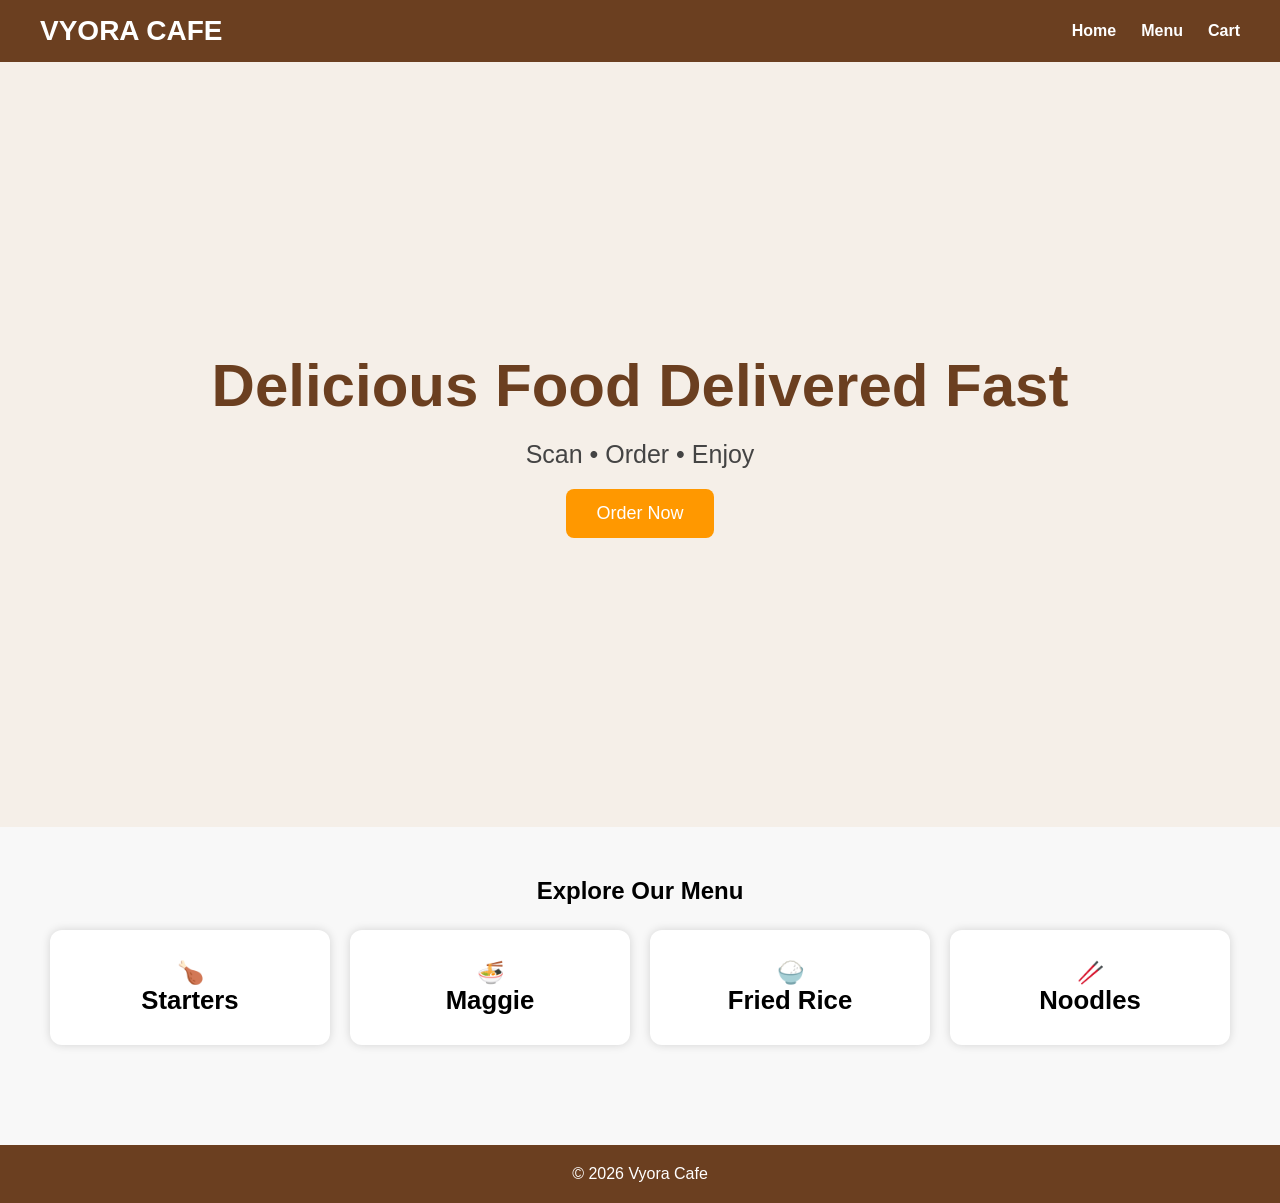
==== index.html @ 278d0631 "Initial commit" ====
<!DOCTYPE html>
<html lang="en">
<head>
    <meta charset="UTF-8">
    <meta name="viewport" content="width=device-width, initial-scale=1.0">
    <title>Vyora Cafe</title>

    <link rel="stylesheet" href="css/style.css">
</head>

<body>

    <nav>
        <div class="logo">
            VYORA CAFE
        </div>

        <ul>
            <li><a href="#">Home</a></li>
            <li><a href="menu.html">Menu</a></li>
            <li><a href="cart.html">Cart</a></li>
        </ul>
    </nav>

    <section class="hero">
        <h1>Delicious Food Delivered Fast</h1>

        <p>Scan • Order • Enjoy</p>

        <a href="menu.html" class="btn">
            Order Now
        </a>
    </section>

    <section class="category">
        <h2>Explore Our Menu</h2>

        <div class="cards">

            <div class="card">
                🍗
                <h3>Starters</h3>
            </div>

            <div class="card">
                🍜
                <h3>Maggie</h3>
            </div>

            <div class="card">
                🍚
                <h3>Fried Rice</h3>
            </div>

            <div class="card">
                🥢
                <h3>Noodles</h3>
            </div>

        </div>
    </section>

    <footer>
        © 2026 Vyora Cafe
    </footer>

</body>
</html>
---- css/style.css ----
*{
    margin:0;
    padding:0;
    box-sizing:border-box;
    font-family:Arial, Helvetica, sans-serif;
}

body{
    background:#f8f8f8;
}

/* Navbar */

nav{
    background:#6b3f20;
    color:white;
    padding:15px 40px;
    display:flex;
    justify-content:space-between;
    align-items:center;
}

.logo{
    font-size:28px;
    font-weight:bold;
}

nav ul{
    list-style:none;
    display:flex;
}

nav ul li{
    margin-left:25px;
}

nav ul li a{
    color:white;
    text-decoration:none;
    font-weight:bold;
}

/* Hero */

.hero{
    height:85vh;
    background:#f5efe8;

    display:flex;
    flex-direction:column;
    justify-content:center;
    align-items:center;
    text-align:center;
}

.hero h1{
    font-size:60px;
    color:#6b3f20;
}

.hero p{
    font-size:25px;
    color:#444;
    margin:20px 0;
}

.btn{
    background:#ff9800;
    color:white;
    text-decoration:none;
    padding:14px 30px;
    border-radius:8px;
    font-size:18px;
    border:none;
    cursor:pointer;
}

.btn:hover{
    background:#ff6f00;
}

/* Categories */

.category{
    padding:50px;
}

.category h2{
    text-align:center;
    margin-bottom:25px;
}

.cards{
    display:grid;
    grid-template-columns:repeat(auto-fit,minmax(180px,1fr));
    gap:20px;
}

.card{
    background:white;
    padding:30px;
    text-align:center;
    border-radius:12px;
    box-shadow:0 0 10px rgba(0,0,0,.15);
    font-size:22px;
    transition:.3s;
}

.card:hover{
    transform:scale(1.05);
}

/* Menu */

.menu-container{
    width:90%;
    max-width:1000px;
    margin:30px auto;
}

.menu-container h1{
    text-align:center;
    margin-bottom:20px;
}

.menu-container h2{
    margin-top:35px;
    color:#6b3f20;
}

.search{
    width:100%;
    padding:12px;
    margin:20px 0;
    border-radius:8px;
    border:1px solid #ccc;
}

/* Food Card */

.food-card{
    background:white;
    margin:15px 0;
    padding:20px;
    border-radius:12px;
    display:flex;
    justify-content:space-between;
    align-items:center;
    box-shadow:0 5px 12px rgba(0,0,0,.1);
}

.food-card h3{
    margin-bottom:10px;
}

.food-card label{
    display:block;
    margin:5px 0;
}

.food-card input[type="number"]{
    width:60px;
    padding:6px;
    margin-bottom:10px;
    text-align:center;
}

.food-card button{
    background:#ff9800;
    color:white;
    border:none;
    padding:10px 20px;
    border-radius:8px;
    cursor:pointer;
}

.food-card button:hover{
    background:#ff6f00;
}

/* Cart */

.cart-item{
    background:white;
    margin:15px 0;
    padding:20px;
    border-radius:10px;
    display:flex;
    justify-content:space-between;
    align-items:center;
    box-shadow:0 0 10px rgba(0,0,0,.1);
}

.total{
    text-align:right;
    margin-top:20px;
    font-size:24px;
    font-weight:bold;
}

/* Form */

form{
    background:white;
    padding:25px;
    border-radius:10px;
    box-shadow:0 0 10px rgba(0,0,0,.1);
}

form input,
form textarea,
form select{
    width:100%;
    padding:12px;
    margin:10px 0;
    border-radius:8px;
    border:1px solid #ccc;
}

footer{
    background:#6b3f20;
    color:white;
    text-align:center;
    padding:20px;
    margin-top:50px;
}

/* Mobile */

@media(max-width:768px){

nav{
    flex-direction:column;
}

nav ul{
    margin-top:10px;
}

.food-card{
    flex-direction:column;
    align-items:flex-start;
}

.food-card div:last-child{
    margin-top:15px;
}

.hero h1{
    font-size:34px;
}

.hero p{
    font-size:18px;
}

}
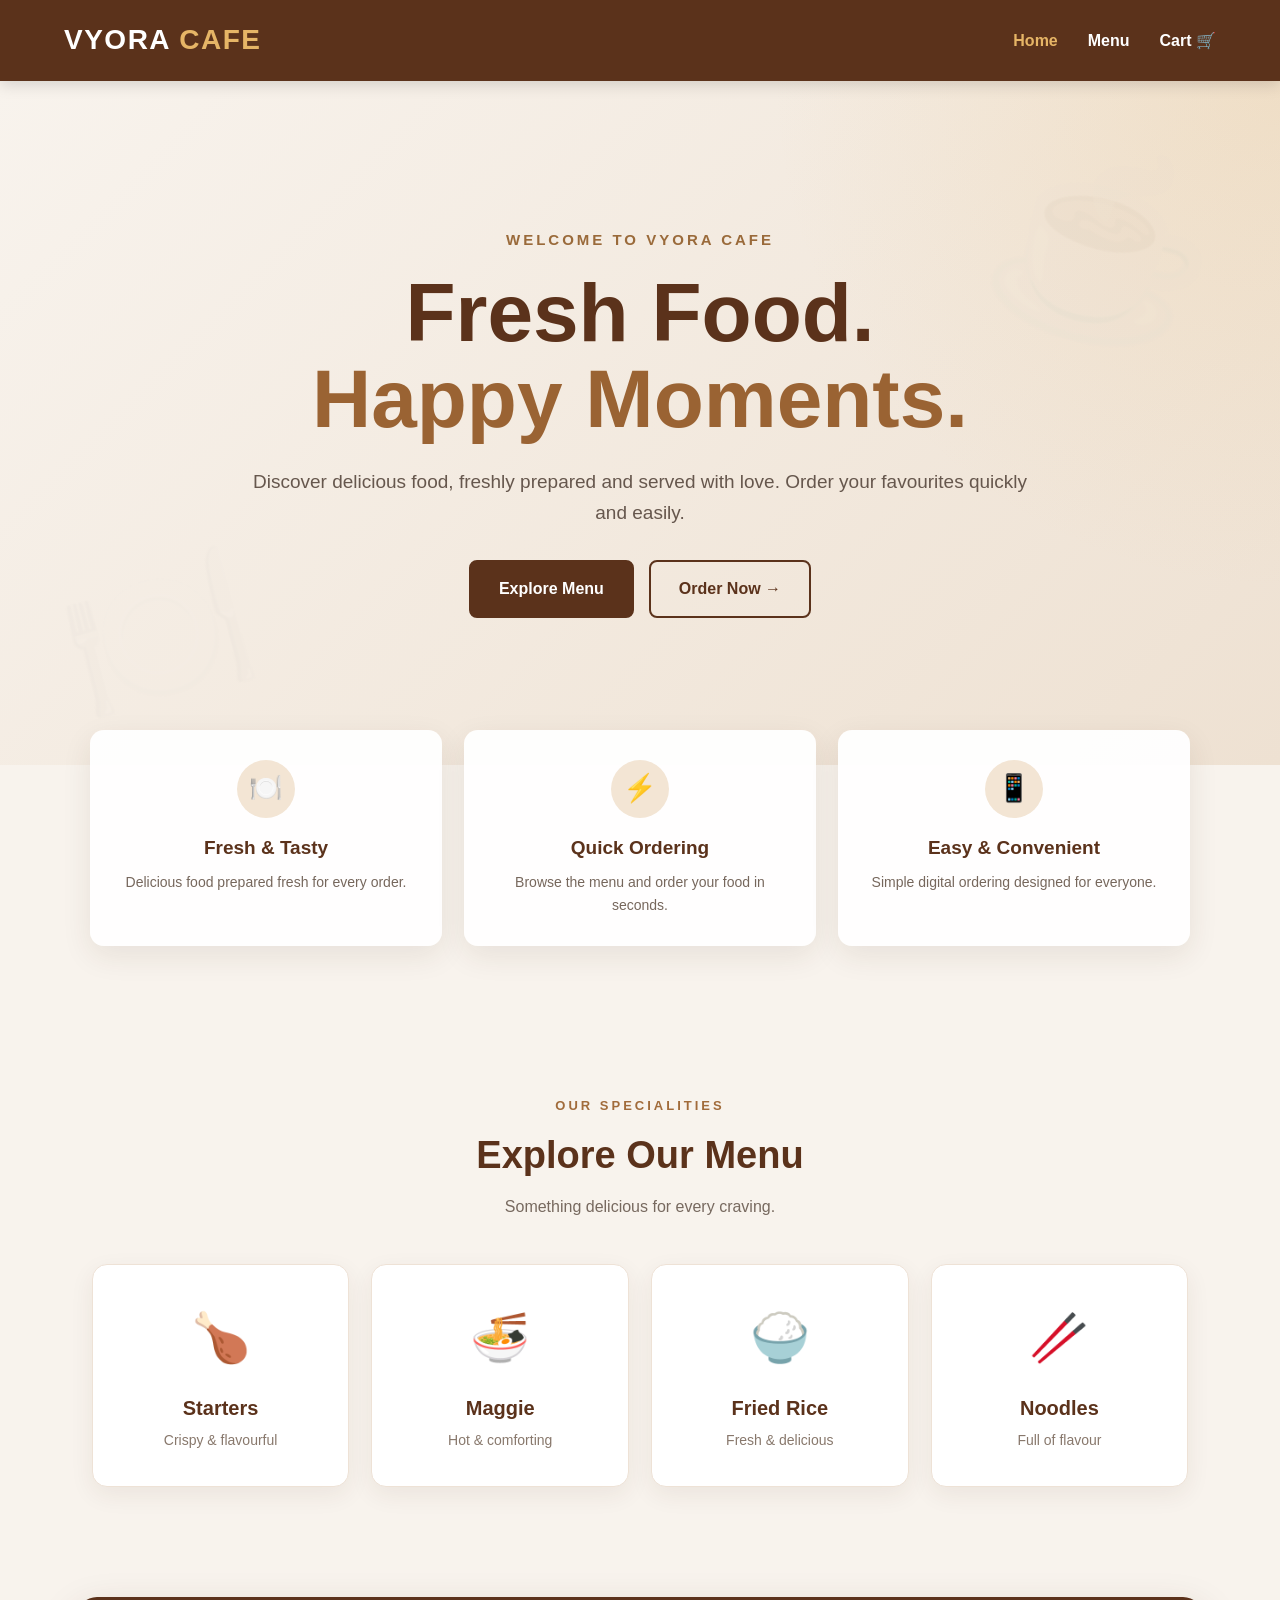
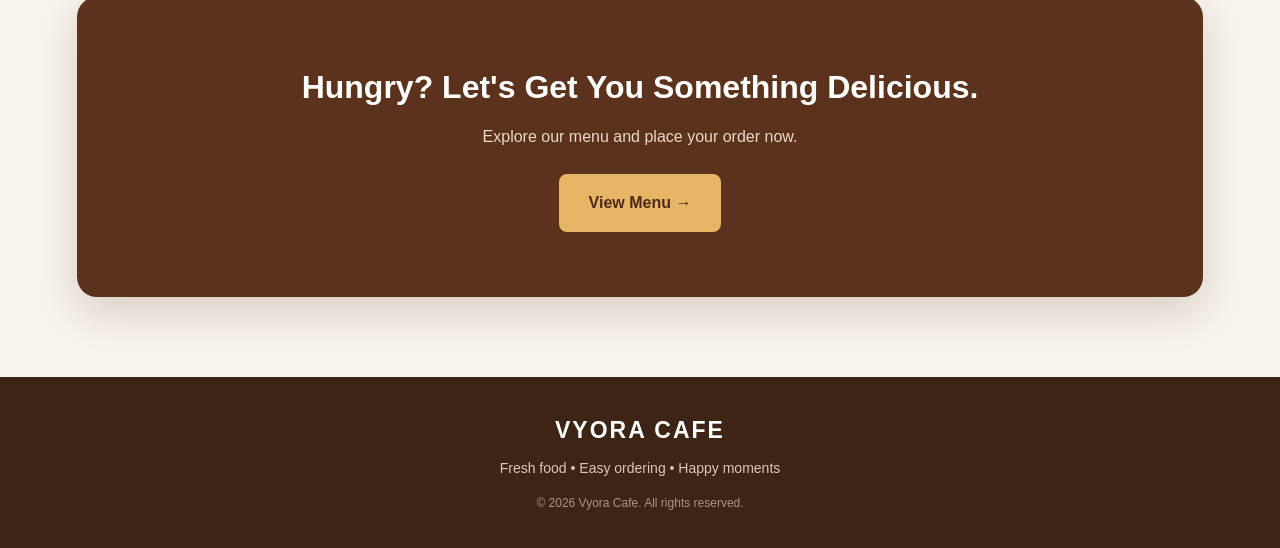
==== commit 9f1f0447: "Improve website design and menu cart" ====
--- a/index.html
+++ b/index.html
@@ -3,66 +3,248 @@
 <head>
     <meta charset="UTF-8">
     <meta name="viewport" content="width=device-width, initial-scale=1.0">
-    <title>Vyora Cafe</title>
+
+    <title>Vyora Cafe | Fresh Food & Quick Ordering</title>
+
+    <meta name="description"
+          content="Vyora Cafe - Fresh, delicious food with quick and easy online ordering.">
 
     <link rel="stylesheet" href="css/style.css">
 </head>
 
 <body>
 
-    <nav>
+    <!-- Navigation -->
+    <nav class="navbar">
+
         <div class="logo">
+            VYORA <span>CAFE</span>
+        </div>
+
+        <ul class="nav-links">
+            <li>
+                <a href="index.html" class="active">Home</a>
+            </li>
+
+            <li>
+                <a href="menu.html">Menu</a>
+            </li>
+
+            <li>
+                <a href="cart.html">Cart 🛒</a>
+            </li>
+        </ul>
+
+    </nav>
+
+
+    <!-- Hero Section -->
+    <section class="hero">
+
+        <div class="hero-content">
+
+            <p class="hero-tagline">
+                WELCOME TO VYORA CAFE
+            </p>
+
+            <h1>
+                Fresh Food.<br>
+                <span>Happy Moments.</span>
+            </h1>
+
+            <p class="hero-description">
+                Discover delicious food, freshly prepared and served
+                with love. Order your favourites quickly and easily.
+            </p>
+
+            <div class="hero-buttons">
+
+                <a href="menu.html" class="btn">
+                    Explore Menu
+                </a>
+
+                <a href="menu.html" class="btn-outline">
+                    Order Now →
+                </a>
+
+            </div>
+
+        </div>
+
+    </section>
+
+
+    <!-- Features -->
+    <section class="features">
+
+        <div class="feature-card">
+
+            <div class="feature-icon">
+                🍽️
+            </div>
+
+            <h3>Fresh & Tasty</h3>
+
+            <p>
+                Delicious food prepared fresh for every order.
+            </p>
+
+        </div>
+
+
+        <div class="feature-card">
+
+            <div class="feature-icon">
+                ⚡
+            </div>
+
+            <h3>Quick Ordering</h3>
+
+            <p>
+                Browse the menu and order your food in seconds.
+            </p>
+
+        </div>
+
+
+        <div class="feature-card">
+
+            <div class="feature-icon">
+                📱
+            </div>
+
+            <h3>Easy & Convenient</h3>
+
+            <p>
+                Simple digital ordering designed for everyone.
+            </p>
+
+        </div>
+
+    </section>
+
+
+    <!-- Menu Categories -->
+    <section class="category">
+
+        <div class="section-heading">
+
+            <p class="small-title">
+                OUR SPECIALITIES
+            </p>
+
+            <h2>
+                Explore Our Menu
+            </h2>
+
+            <p>
+                Something delicious for every craving.
+            </p>
+
+        </div>
+
+
+        <div class="cards">
+
+            <a href="menu.html" class="card">
+
+                <div class="card-icon">
+                    🍗
+                </div>
+
+                <h3>Starters</h3>
+
+                <p>
+                    Crispy & flavourful
+                </p>
+
+            </a>
+
+
+            <a href="menu.html" class="card">
+
+                <div class="card-icon">
+                    🍜
+                </div>
+
+                <h3>Maggie</h3>
+
+                <p>
+                    Hot & comforting
+                </p>
+
+            </a>
+
+
+            <a href="menu.html" class="card">
+
+                <div class="card-icon">
+                    🍚
+                </div>
+
+                <h3>Fried Rice</h3>
+
+                <p>
+                    Fresh & delicious
+                </p>
+
+            </a>
+
+
+            <a href="menu.html" class="card">
+
+                <div class="card-icon">
+                    🥢
+                </div>
+
+                <h3>Noodles</h3>
+
+                <p>
+                    Full of flavour
+                </p>
+
+            </a>
+
+        </div>
+
+    </section>
+
+
+    <!-- Call To Action -->
+    <section class="cta">
+
+        <h2>
+            Hungry? Let's Get You Something Delicious.
+        </h2>
+
+        <p>
+            Explore our menu and place your order now.
+        </p>
+
+        <a href="menu.html" class="btn">
+            View Menu →
+        </a>
+
+    </section>
+
+
+    <!-- Footer -->
+    <footer>
+
+        <div class="footer-logo">
             VYORA CAFE
         </div>
 
-        <ul>
-            <li><a href="#">Home</a></li>
-            <li><a href="menu.html">Menu</a></li>
-            <li><a href="cart.html">Cart</a></li>
-        </ul>
-    </nav>
-
-    <section class="hero">
-        <h1>Delicious Food Delivered Fast</h1>
-
-        <p>Scan • Order • Enjoy</p>
-
-        <a href="menu.html" class="btn">
-            Order Now
-        </a>
-    </section>
-
-    <section class="category">
-        <h2>Explore Our Menu</h2>
-
-        <div class="cards">
-
-            <div class="card">
-                🍗
-                <h3>Starters</h3>
-            </div>
-
-            <div class="card">
-                🍜
-                <h3>Maggie</h3>
-            </div>
-
-            <div class="card">
-                🍚
-                <h3>Fried Rice</h3>
-            </div>
-
-            <div class="card">
-                🥢
-                <h3>Noodles</h3>
-            </div>
-
-        </div>
-    </section>
-
-    <footer>
-        © 2026 Vyora Cafe
+        <p>
+            Fresh food • Easy ordering • Happy moments
+        </p>
+
+        <p class="copyright">
+            © 2026 Vyora Cafe. All rights reserved.
+        </p>
+
     </footer>
+
 
 </body>
 </html>
--- a/css/style.css
+++ b/css/style.css
@@ -1,257 +1,836 @@
-*{
-    margin:0;
-    padding:0;
-    box-sizing:border-box;
-    font-family:Arial, Helvetica, sans-serif;
-}
-
-body{
-    background:#f8f8f8;
-}
-
-/* Navbar */
-
-nav{
-    background:#6b3f20;
-    color:white;
-    padding:15px 40px;
-    display:flex;
-    justify-content:space-between;
-    align-items:center;
-}
-
-.logo{
-    font-size:28px;
-    font-weight:bold;
-}
-
-nav ul{
-    list-style:none;
-    display:flex;
-}
-
-nav ul li{
-    margin-left:25px;
-}
-
-nav ul li a{
-    color:white;
-    text-decoration:none;
-    font-weight:bold;
-}
-
-/* Hero */
-
-.hero{
-    height:85vh;
-    background:#f5efe8;
-
-    display:flex;
-    flex-direction:column;
-    justify-content:center;
-    align-items:center;
-    text-align:center;
-}
-
-.hero h1{
-    font-size:60px;
-    color:#6b3f20;
-}
-
-.hero p{
-    font-size:25px;
-    color:#444;
-    margin:20px 0;
-}
-
-.btn{
-    background:#ff9800;
-    color:white;
-    text-decoration:none;
-    padding:14px 30px;
-    border-radius:8px;
-    font-size:18px;
-    border:none;
-    cursor:pointer;
-}
-
-.btn:hover{
-    background:#ff6f00;
-}
-
-/* Categories */
-
-.category{
-    padding:50px;
-}
-
-.category h2{
-    text-align:center;
-    margin-bottom:25px;
-}
-
-.cards{
-    display:grid;
-    grid-template-columns:repeat(auto-fit,minmax(180px,1fr));
-    gap:20px;
-}
-
-.card{
-    background:white;
-    padding:30px;
-    text-align:center;
-    border-radius:12px;
-    box-shadow:0 0 10px rgba(0,0,0,.15);
-    font-size:22px;
-    transition:.3s;
-}
-
-.card:hover{
-    transform:scale(1.05);
-}
-
-/* Menu */
-
-.menu-container{
-    width:90%;
-    max-width:1000px;
-    margin:30px auto;
-}
-
-.menu-container h1{
-    text-align:center;
-    margin-bottom:20px;
-}
-
-.menu-container h2{
-    margin-top:35px;
-    color:#6b3f20;
-}
-
-.search{
-    width:100%;
-    padding:12px;
-    margin:20px 0;
-    border-radius:8px;
-    border:1px solid #ccc;
-}
-
-/* Food Card */
-
-.food-card{
-    background:white;
-    margin:15px 0;
-    padding:20px;
-    border-radius:12px;
-    display:flex;
-    justify-content:space-between;
-    align-items:center;
-    box-shadow:0 5px 12px rgba(0,0,0,.1);
-}
-
-.food-card h3{
-    margin-bottom:10px;
-}
-
-.food-card label{
-    display:block;
-    margin:5px 0;
-}
-
-.food-card input[type="number"]{
-    width:60px;
-    padding:6px;
-    margin-bottom:10px;
-    text-align:center;
-}
-
-.food-card button{
-    background:#ff9800;
-    color:white;
-    border:none;
-    padding:10px 20px;
-    border-radius:8px;
-    cursor:pointer;
-}
-
-.food-card button:hover{
-    background:#ff6f00;
-}
-
-/* Cart */
-
-.cart-item{
-    background:white;
-    margin:15px 0;
-    padding:20px;
-    border-radius:10px;
-    display:flex;
-    justify-content:space-between;
-    align-items:center;
-    box-shadow:0 0 10px rgba(0,0,0,.1);
-}
-
-.total{
-    text-align:right;
-    margin-top:20px;
-    font-size:24px;
-    font-weight:bold;
-}
-
-/* Form */
-
-form{
-    background:white;
-    padding:25px;
-    border-radius:10px;
-    box-shadow:0 0 10px rgba(0,0,0,.1);
+/* ================================
+   VYORA CAFE - MAIN STYLESHEET
+   ================================ */
+
+* {
+    margin: 0;
+    padding: 0;
+    box-sizing: border-box;
+}
+
+html {
+    scroll-behavior: smooth;
+}
+
+body {
+    font-family: Arial, Helvetica, sans-serif;
+    background: #f8f3ed;
+    color: #33251d;
+    line-height: 1.6;
+}
+
+
+/* ================================
+   NAVIGATION
+   ================================ */
+
+.navbar,
+nav {
+    background: #5b321b;
+    color: white;
+    padding: 18px 5%;
+    display: flex;
+    justify-content: space-between;
+    align-items: center;
+    position: sticky;
+    top: 0;
+    z-index: 1000;
+    box-shadow: 0 3px 15px rgba(0, 0, 0, 0.15);
+}
+
+.logo {
+    font-size: 28px;
+    font-weight: 800;
+    letter-spacing: 1.5px;
+}
+
+.logo span {
+    color: #e6b566;
+}
+
+.nav-links,
+nav ul {
+    list-style: none;
+    display: flex;
+    align-items: center;
+    gap: 30px;
+}
+
+.nav-links a,
+nav ul li a {
+    color: white;
+    text-decoration: none;
+    font-size: 16px;
+    font-weight: 600;
+    position: relative;
+    transition: 0.3s ease;
+}
+
+.nav-links a::after,
+nav ul li a::after {
+    content: "";
+    position: absolute;
+    left: 0;
+    bottom: -7px;
+    width: 0;
+    height: 2px;
+    background: #e6b566;
+    transition: 0.3s ease;
+}
+
+.nav-links a:hover,
+nav ul li a:hover {
+    color: #e6b566;
+}
+
+.nav-links a:hover::after,
+nav ul li a:hover::after {
+    width: 100%;
+}
+
+.nav-links .active {
+    color: #e6b566;
+}
+
+
+/* ================================
+   HERO SECTION
+   ================================ */
+
+.hero {
+    min-height: 76vh;
+    padding: 80px 7%;
+    display: flex;
+    align-items: center;
+    justify-content: center;
+    text-align: center;
+
+    background:
+        radial-gradient(
+            circle at top right,
+            rgba(230, 181, 102, 0.18),
+            transparent 35%
+        ),
+        linear-gradient(
+            135deg,
+            #f8f3ed,
+            #eee1d2
+        );
+
+    position: relative;
+    overflow: hidden;
+}
+
+.hero::before {
+    content: "☕";
+    position: absolute;
+    font-size: 180px;
+    opacity: 0.035;
+    top: 20px;
+    right: 5%;
+    transform: rotate(15deg);
+}
+
+.hero::after {
+    content: "🍽️";
+    position: absolute;
+    font-size: 150px;
+    opacity: 0.035;
+    bottom: 10px;
+    left: 5%;
+    transform: rotate(-15deg);
+}
+
+.hero-content {
+    max-width: 1000px;
+    position: relative;
+    z-index: 2;
+    animation: fadeUp 0.9s ease;
+}
+
+.hero-tagline {
+    color: #9a6a3a;
+    font-size: 15px;
+    font-weight: 700;
+    letter-spacing: 3px;
+    margin-bottom: 18px;
+}
+
+.hero h1 {
+    color: #5b321b;
+    font-size: clamp(48px, 7vw, 82px);
+    line-height: 1.05;
+    font-weight: 800;
+    margin-bottom: 25px;
+}
+
+.hero h1 span {
+    color: #9a6333;
+}
+
+.hero-description {
+    max-width: 780px;
+    margin: 0 auto 32px;
+    color: #66574d;
+    font-size: 19px;
+}
+
+.hero-buttons {
+    display: flex;
+    justify-content: center;
+    align-items: center;
+    gap: 15px;
+    flex-wrap: wrap;
+}
+
+
+/* ================================
+   BUTTONS
+   ================================ */
+
+.btn {
+    display: inline-block;
+    background: #5b321b;
+    color: white;
+    text-decoration: none;
+    padding: 14px 28px;
+    border-radius: 8px;
+    font-size: 16px;
+    font-weight: 700;
+    border: 2px solid #5b321b;
+    cursor: pointer;
+    transition: 0.3s ease;
+}
+
+.btn:hover {
+    background: #7a4828;
+    border-color: #7a4828;
+    transform: translateY(-2px);
+    box-shadow: 0 8px 20px rgba(91, 50, 27, 0.2);
+}
+
+.btn-outline {
+    display: inline-block;
+    background: transparent;
+    color: #5b321b;
+    text-decoration: none;
+    padding: 14px 28px;
+    border-radius: 8px;
+    font-size: 16px;
+    font-weight: 700;
+    border: 2px solid #5b321b;
+    transition: 0.3s ease;
+}
+
+.btn-outline:hover {
+    background: #5b321b;
+    color: white;
+    transform: translateY(-2px);
+}
+
+
+/* ================================
+   FEATURES
+   ================================ */
+
+.features {
+    max-width: 1150px;
+    margin: -35px auto 0;
+    padding: 0 25px 70px;
+
+    display: grid;
+    grid-template-columns: repeat(3, 1fr);
+    gap: 22px;
+
+    position: relative;
+    z-index: 5;
+}
+
+.feature-card {
+    background: rgba(255, 255, 255, 0.95);
+    padding: 30px 25px;
+    text-align: center;
+    border-radius: 14px;
+
+    box-shadow: 0 10px 30px rgba(70, 42, 24, 0.09);
+
+    transition: 0.3s ease;
+}
+
+.feature-card:hover {
+    transform: translateY(-6px);
+    box-shadow: 0 15px 35px rgba(70, 42, 24, 0.14);
+}
+
+.feature-icon {
+    width: 58px;
+    height: 58px;
+    margin: 0 auto 15px;
+
+    display: flex;
+    justify-content: center;
+    align-items: center;
+
+    background: #f3e5d4;
+    border-radius: 50%;
+
+    font-size: 27px;
+}
+
+.feature-card h3 {
+    color: #5b321b;
+    font-size: 19px;
+    margin-bottom: 8px;
+}
+
+.feature-card p {
+    color: #76675c;
+    font-size: 14px;
+}
+
+
+/* ================================
+   SECTION HEADING
+   ================================ */
+
+.category {
+    padding: 80px 6%;
+    max-width: 1250px;
+    margin: auto;
+}
+
+.section-heading {
+    text-align: center;
+    margin-bottom: 45px;
+}
+
+.small-title {
+    color: #a16b3b;
+    font-size: 13px;
+    font-weight: 800;
+    letter-spacing: 3px;
+    margin-bottom: 8px;
+}
+
+.section-heading h2,
+.category h2 {
+    color: #5b321b;
+    font-size: 38px;
+    margin-bottom: 8px;
+}
+
+.section-heading > p:last-child {
+    color: #77695f;
+    font-size: 16px;
+}
+
+
+/* ================================
+   CATEGORY CARDS
+   ================================ */
+
+.cards {
+    display: grid;
+    grid-template-columns: repeat(4, 1fr);
+    gap: 22px;
+}
+
+.card {
+    display: block;
+    background: white;
+    padding: 35px 20px;
+    text-align: center;
+    border-radius: 15px;
+
+    color: #33251d;
+    text-decoration: none;
+
+    border: 1px solid #eee2d6;
+    box-shadow: 0 8px 25px rgba(70, 42, 24, 0.07);
+
+    transition: 0.3s ease;
+}
+
+.card:hover {
+    transform: translateY(-8px);
+    border-color: #d6b184;
+    box-shadow: 0 15px 35px rgba(70, 42, 24, 0.13);
+}
+
+.card-icon {
+    font-size: 48px;
+    margin-bottom: 15px;
+}
+
+.card h3 {
+    color: #5b321b;
+    font-size: 20px;
+    margin-bottom: 5px;
+}
+
+.card p {
+    color: #88786c;
+    font-size: 14px;
+}
+
+
+/* ================================
+   CALL TO ACTION
+   ================================ */
+
+.cta {
+    margin: 30px 6% 80px;
+    padding: 65px 25px;
+    text-align: center;
+
+    background: #5b321b;
+    color: white;
+    border-radius: 20px;
+
+    box-shadow: 0 15px 40px rgba(70, 42, 24, 0.18);
+}
+
+.cta h2 {
+    font-size: 32px;
+    margin-bottom: 10px;
+}
+
+.cta p {
+    color: #ead9c8;
+    margin-bottom: 25px;
+}
+
+.cta .btn {
+    background: #e6b566;
+    color: #4b2a17;
+    border-color: #e6b566;
+}
+
+.cta .btn:hover {
+    background: #f0c985;
+    border-color: #f0c985;
+}
+
+
+/* ================================
+   MENU PAGE
+   ================================ */
+
+.menu-container {
+    width: 90%;
+    max-width: 1000px;
+    margin: 45px auto;
+}
+
+.menu-container h1 {
+    text-align: center;
+    color: #5b321b;
+    margin-bottom: 20px;
+}
+
+.menu-container h2 {
+    margin-top: 35px;
+    margin-bottom: 15px;
+    color: #5b321b;
+}
+
+.search {
+    width: 100%;
+    padding: 14px 16px;
+    margin: 20px 0;
+    border-radius: 10px;
+    border: 1px solid #d8c8b9;
+    background: white;
+    font-size: 16px;
+    outline: none;
+    transition: 0.3s;
+}
+
+.search:focus {
+    border-color: #9a6333;
+    box-shadow: 0 0 0 3px rgba(154, 99, 51, 0.1);
+}
+
+
+/* ================================
+   FOOD CARD
+   ================================ */
+
+.food-card {
+    background: white;
+    margin: 15px 0;
+    padding: 22px;
+    border-radius: 14px;
+
+    display: flex;
+    justify-content: space-between;
+    align-items: center;
+
+    border: 1px solid #eee2d6;
+    box-shadow: 0 5px 18px rgba(70, 42, 24, 0.07);
+
+    transition: 0.3s ease;
+}
+
+.food-card:hover {
+    transform: translateY(-3px);
+    box-shadow: 0 10px 25px rgba(70, 42, 24, 0.12);
+}
+
+.food-card h3 {
+    color: #5b321b;
+    margin-bottom: 8px;
+}
+
+.food-card label {
+    display: block;
+    margin: 5px 0;
+    color: #66574d;
+}
+
+.food-card input[type="number"] {
+    width: 65px;
+    padding: 8px;
+    margin-bottom: 10px;
+    text-align: center;
+    border: 1px solid #d8c8b9;
+    border-radius: 7px;
+}
+
+.food-card button {
+    background: #5b321b;
+    color: white;
+    border: none;
+    padding: 11px 20px;
+    border-radius: 8px;
+    cursor: pointer;
+    font-weight: 600;
+    transition: 0.3s ease;
+}
+
+.food-card button:hover {
+    background: #7a4828;
+    transform: translateY(-2px);
+}
+
+
+/* ================================
+   CART
+   ================================ */
+
+.cart-item {
+    background: white;
+    margin: 15px 0;
+    padding: 20px;
+    border-radius: 12px;
+
+    display: flex;
+    justify-content: space-between;
+    align-items: center;
+
+    border: 1px solid #eee2d6;
+    box-shadow: 0 5px 15px rgba(70, 42, 24, 0.07);
+}
+
+.total {
+    text-align: right;
+    margin-top: 20px;
+    font-size: 24px;
+    font-weight: bold;
+    color: #5b321b;
+}
+
+
+/* ================================
+   FORMS / CHECKOUT
+   ================================ */
+
+form {
+    background: white;
+    padding: 30px;
+    border-radius: 14px;
+
+    border: 1px solid #eee2d6;
+    box-shadow: 0 8px 25px rgba(70, 42, 24, 0.08);
 }
 
 form input,
 form textarea,
-form select{
-    width:100%;
-    padding:12px;
-    margin:10px 0;
-    border-radius:8px;
-    border:1px solid #ccc;
-}
-
-footer{
-    background:#6b3f20;
-    color:white;
-    text-align:center;
-    padding:20px;
-    margin-top:50px;
-}
+form select {
+    width: 100%;
+    padding: 13px 14px;
+    margin: 10px 0;
+
+    border-radius: 8px;
+    border: 1px solid #d8c8b9;
+
+    font-size: 15px;
+    outline: none;
+}
+
+form input:focus,
+form textarea:focus,
+form select:focus {
+    border-color: #9a6333;
+    box-shadow: 0 0 0 3px rgba(154, 99, 51, 0.1);
+}
+
+
+/* ================================
+   FOOTER
+   ================================ */
+
+footer {
+    background: #3d2415;
+    color: white;
+    text-align: center;
+    padding: 35px 20px;
+    margin-top: 30px;
+}
+
+.footer-logo {
+    font-size: 23px;
+    font-weight: 800;
+    letter-spacing: 2px;
+    margin-bottom: 8px;
+}
+
+footer p {
+    color: #d9c8b8;
+    font-size: 14px;
+}
+
+footer .copyright {
+    margin-top: 15px;
+    color: #a99686;
+    font-size: 12px;
+}
+
+
+/* ================================
+   ANIMATION
+   ================================ */
+
+@keyframes fadeUp {
+    from {
+        opacity: 0;
+        transform: translateY(25px);
+    }
+
+    to {
+        opacity: 1;
+        transform: translateY(0);
+    }
+}
+
+
+/* ================================
+   MOBILE
+   ================================ */
+
+@media (max-width: 900px) {
+
+    .cards {
+        grid-template-columns: repeat(2, 1fr);
+    }
+
+    .features {
+        grid-template-columns: 1fr;
+        max-width: 600px;
+    }
+
+    .hero {
+        min-height: 70vh;
+    }
+
+    .hero h1 {
+        font-size: 55px;
+    }
+}
+
+
+@media (max-width: 768px) {
+
+    .navbar,
+    nav {
+        padding: 15px 20px;
+    }
+
+    .logo {
+        font-size: 23px;
+    }
+
+    .nav-links,
+    nav ul {
+        gap: 18px;
+        margin-top: 10px;
+    }
+
+    .nav-links a,
+    nav ul li a {
+        font-size: 14px;
+    }
+
+    .navbar,
+    nav {
+        flex-direction: column;
+    }
+
+    .hero {
+        min-height: 70vh;
+        padding: 60px 20px;
+    }
+
+    .hero-tagline {
+        font-size: 12px;
+        letter-spacing: 2px;
+    }
+
+    .hero h1 {
+        font-size: 43px;
+    }
+
+    .hero-description {
+        font-size: 16px;
+    }
+
+    .hero-buttons {
+        flex-direction: column;
+        width: 100%;
+    }
+
+    .btn,
+    .btn-outline {
+        width: 100%;
+        max-width: 260px;
+        text-align: center;
+    }
+
+    .features {
+        margin-top: -20px;
+        padding: 0 20px 50px;
+    }
+
+    .category {
+        padding: 55px 20px;
+    }
+
+    .section-heading h2,
+    .category h2 {
+        font-size: 30px;
+    }
+
+    .cards {
+        grid-template-columns: 1fr 1fr;
+        gap: 14px;
+    }
+
+    .card {
+        padding: 25px 12px;
+    }
+
+    .card-icon {
+        font-size: 40px;
+    }
+
+    .cta {
+        margin: 20px 20px 55px;
+        padding: 45px 20px;
+    }
+
+    .cta h2 {
+        font-size: 25px;
+    }
+
+    .food-card {
+        flex-direction: column;
+        align-items: flex-start;
+    }
+
+    .food-card div:last-child {
+        margin-top: 15px;
+    }
+}
+
+
+@media (max-width: 450px) {
+
+    .logo {
+        font-size: 21px;
+    }
+
+    .nav-links,
+    nav ul {
+        gap: 12px;
+    }
+
+    .hero h1 {
+        font-size: 36px;
+    }
+
+    .cards {
+        grid-template-columns: 1fr;
+    }
+
+    .feature-card {
+        padding: 25px 18px;
+    }
+}
+
+
+
+/* ================================
+   FLOATING CART BUTTON
+   ================================ */
+
+.floating-cart {
+    position: fixed;
+    bottom: 22px;
+    left: 50%;
+    transform: translateX(-50%);
+
+    display: flex;
+    align-items: center;
+    justify-content: center;
+    gap: 10px;
+
+    width: 220px;
+    padding: 14px 22px;
+
+    background: #5b321b;
+    color: white;
+
+    text-decoration: none;
+    font-size: 16px;
+    font-weight: 700;
+
+    border-radius: 50px;
+
+    box-shadow: 0 8px 25px rgba(0, 0, 0, 0.25);
+
+    z-index: 9999;
+
+    transition: 0.25s ease;
+}
+
+.floating-cart:hover {
+    background: #7a4828;
+    transform: translateX(-50%) translateY(-3px);
+}
+
+.floating-cart span:first-child {
+    font-size: 20px;
+}
+
 
 /* Mobile */
 
-@media(max-width:768px){
-
-nav{
-    flex-direction:column;
-}
-
-nav ul{
-    margin-top:10px;
-}
-
-.food-card{
-    flex-direction:column;
-    align-items:flex-start;
-}
-
-.food-card div:last-child{
-    margin-top:15px;
-}
-
-.hero h1{
-    font-size:34px;
-}
-
-.hero p{
-    font-size:18px;
-}
-
+@media (max-width: 600px) {
+
+    .floating-cart {
+        bottom: 15px;
+        width: calc(100% - 40px);
+        max-width: 350px;
+        padding: 13px 20px;
+    }
 }
